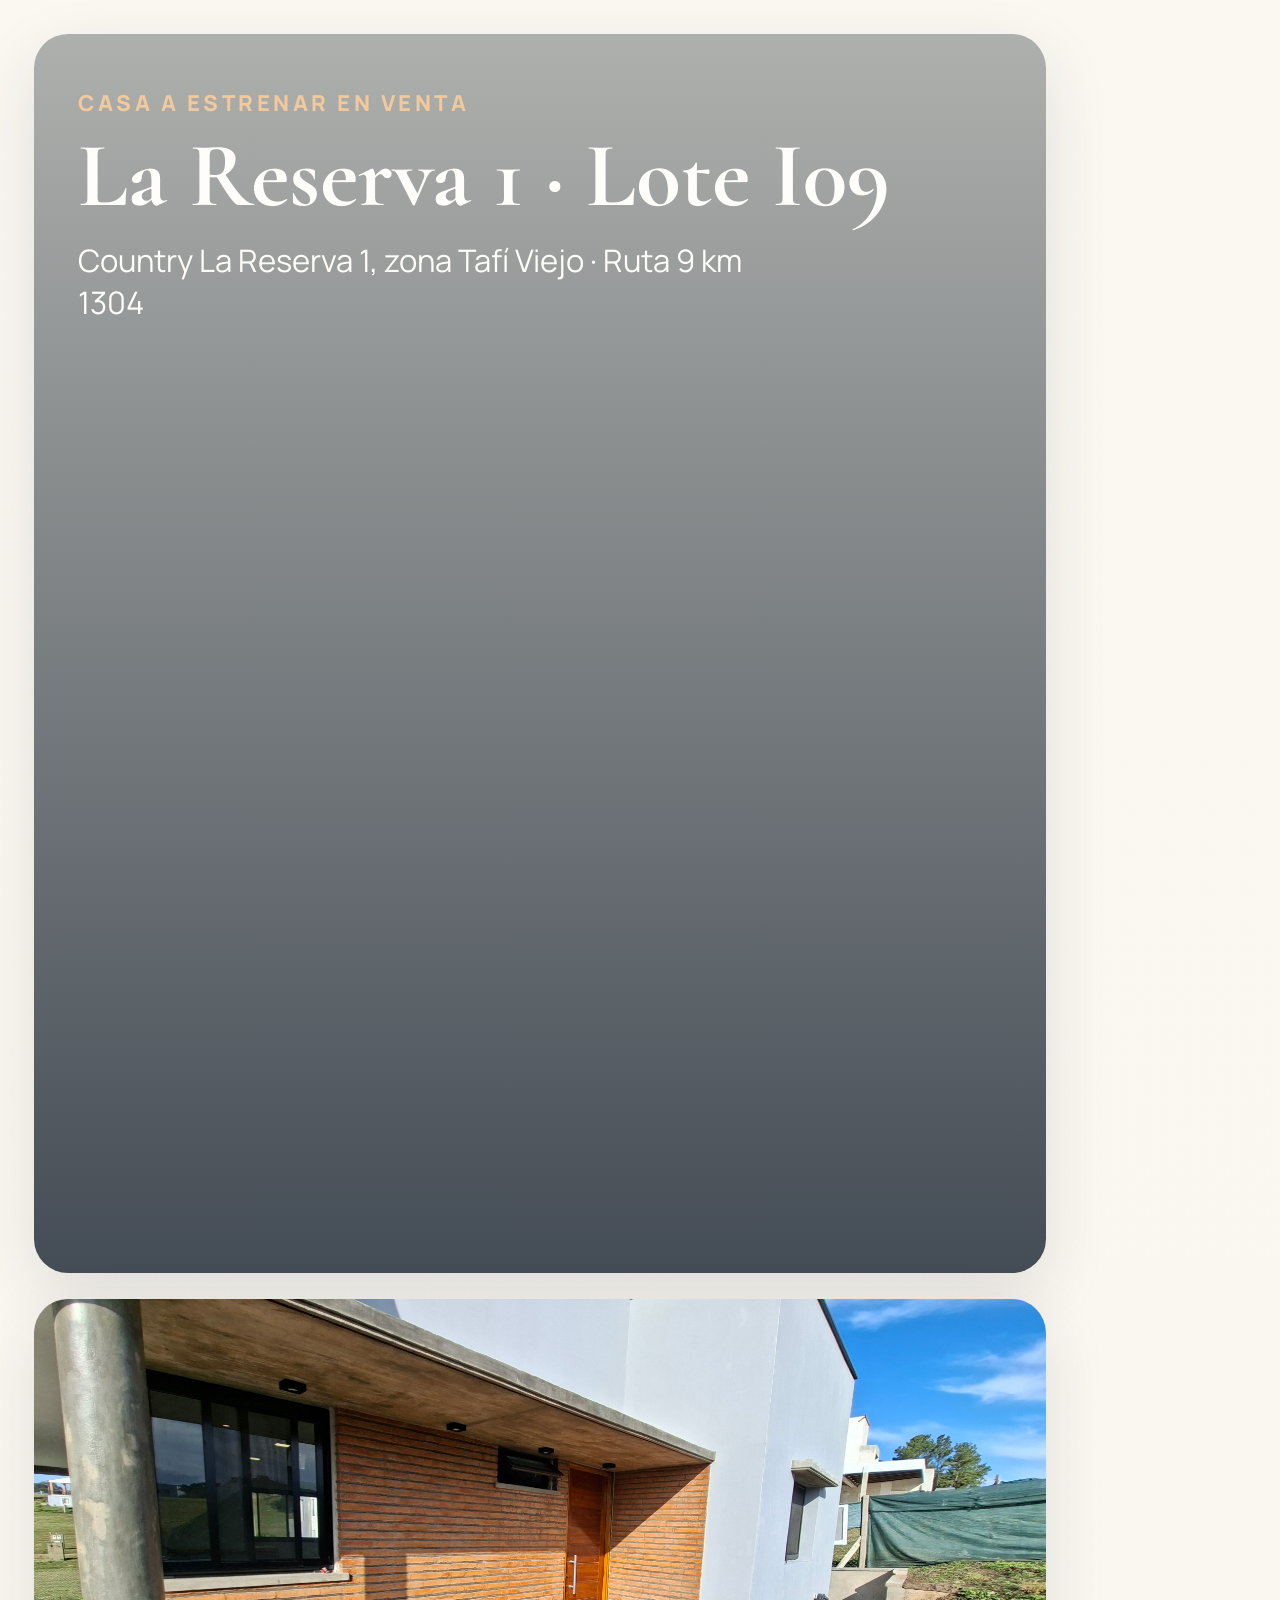
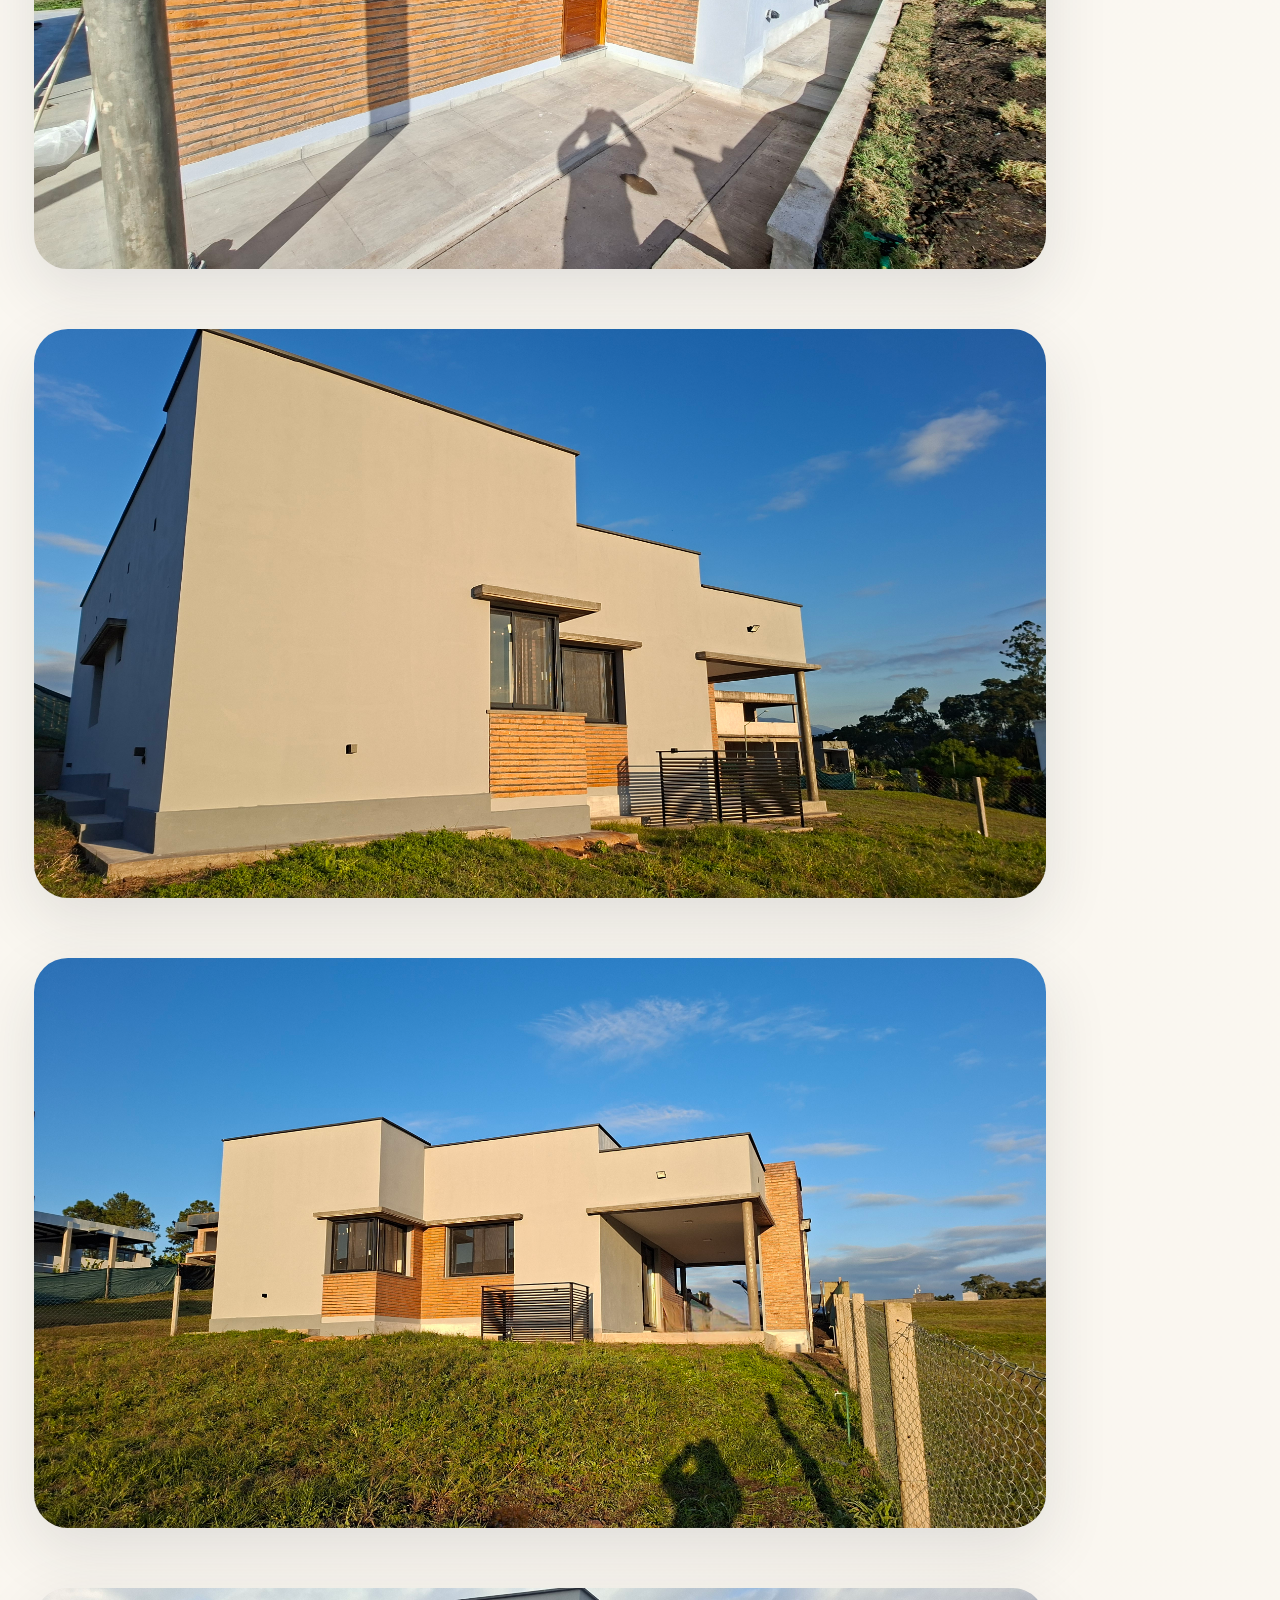
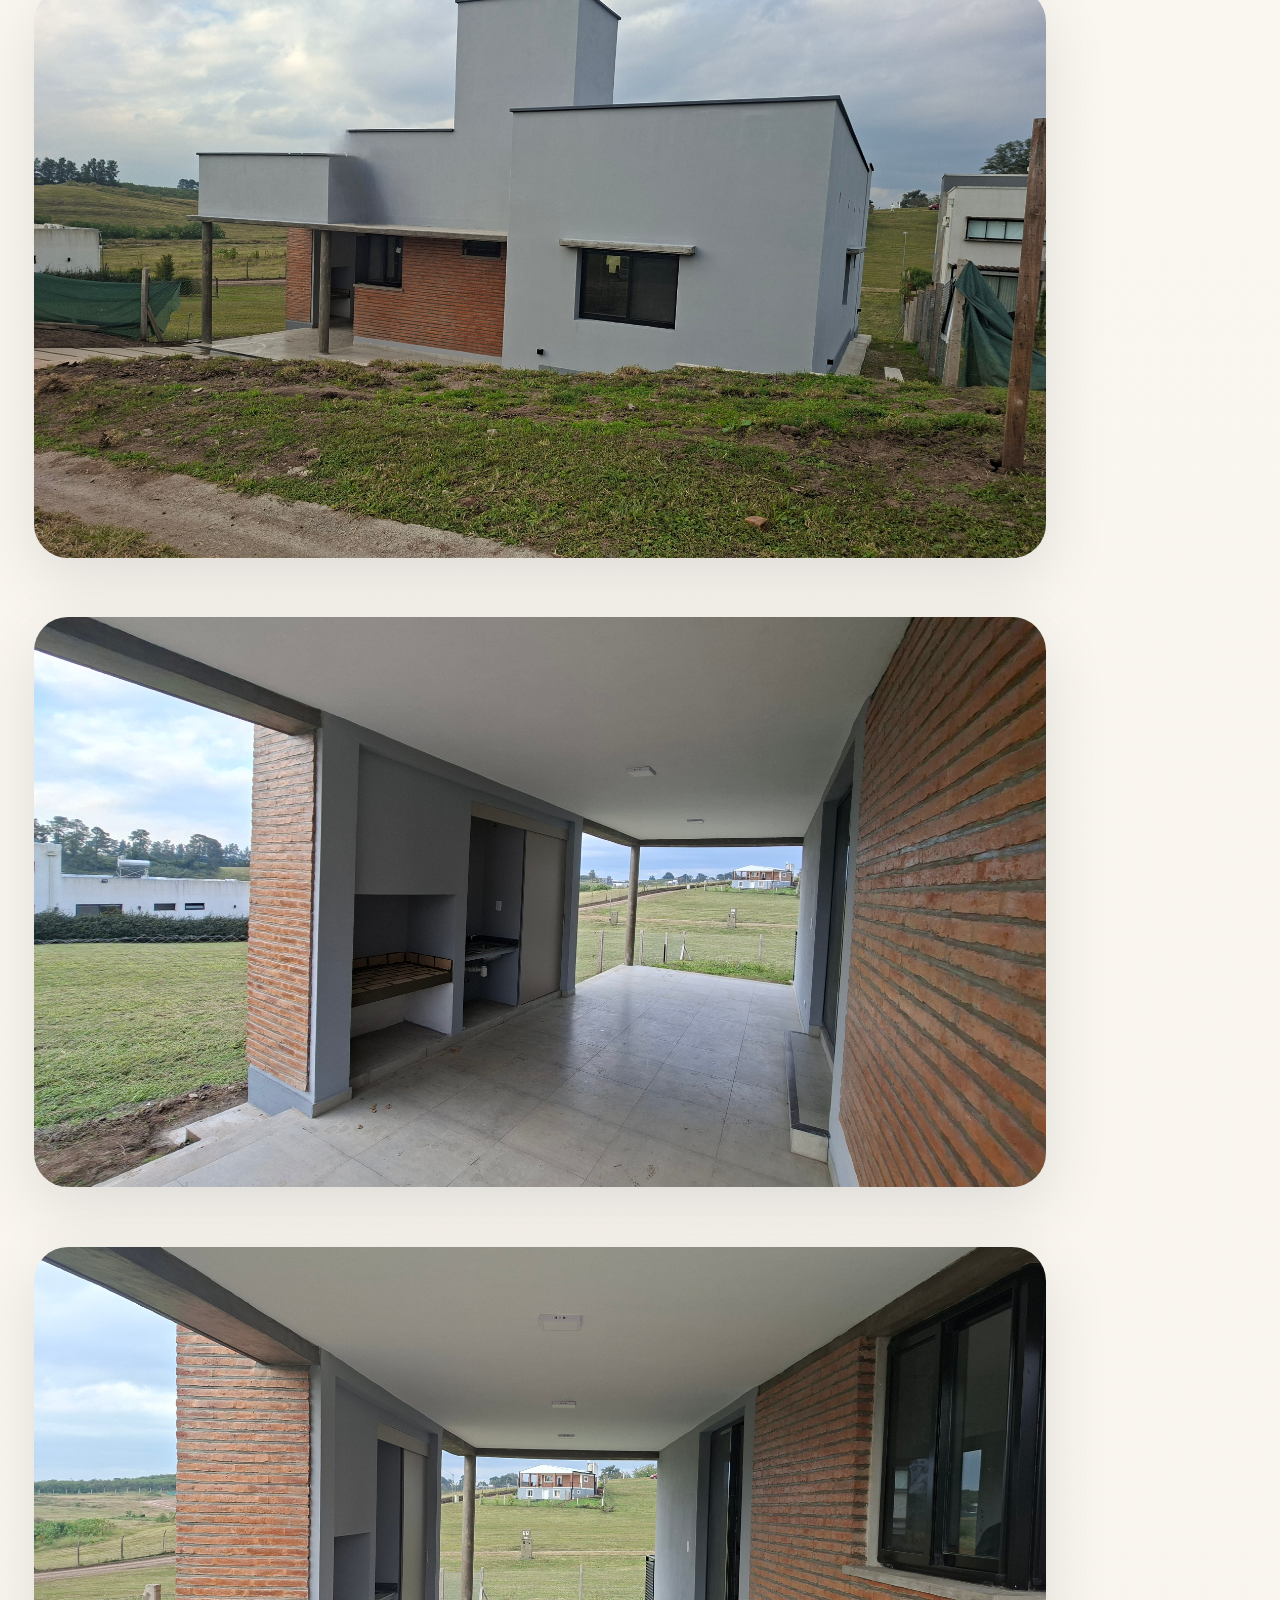
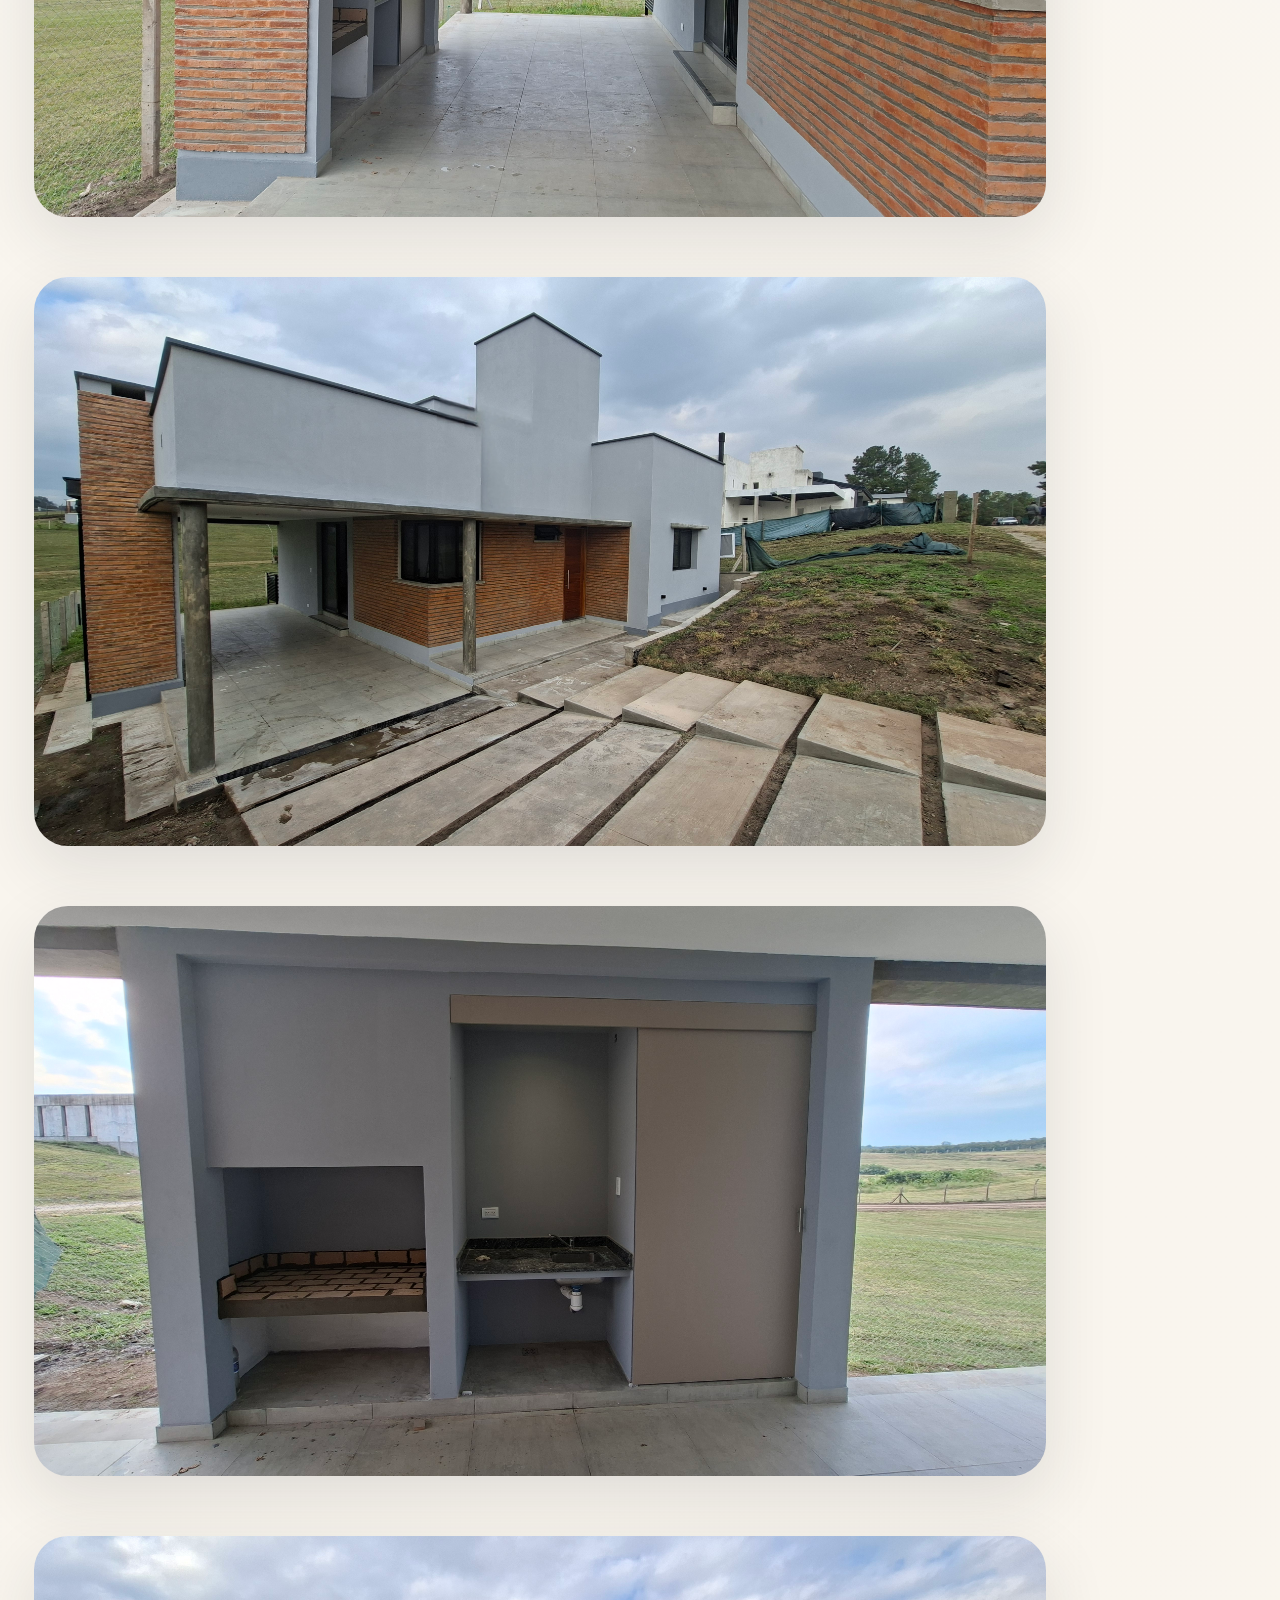
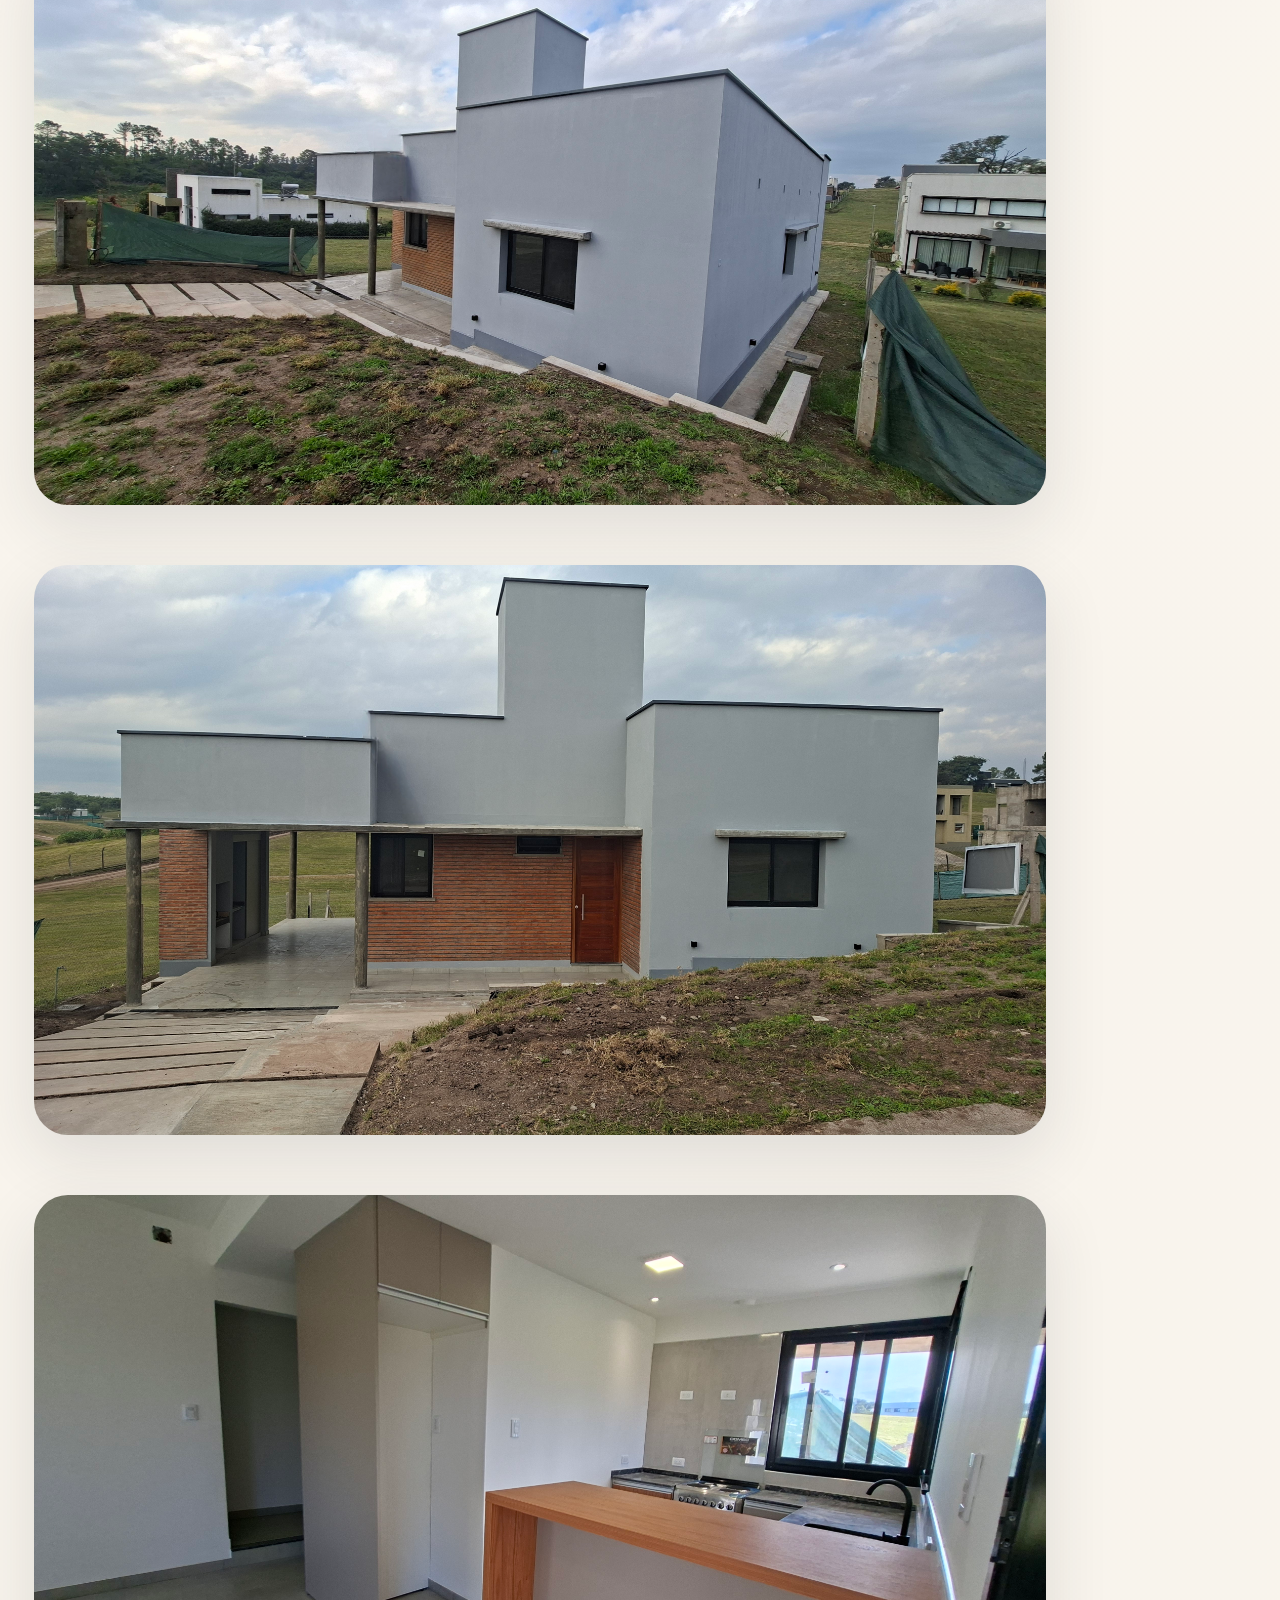
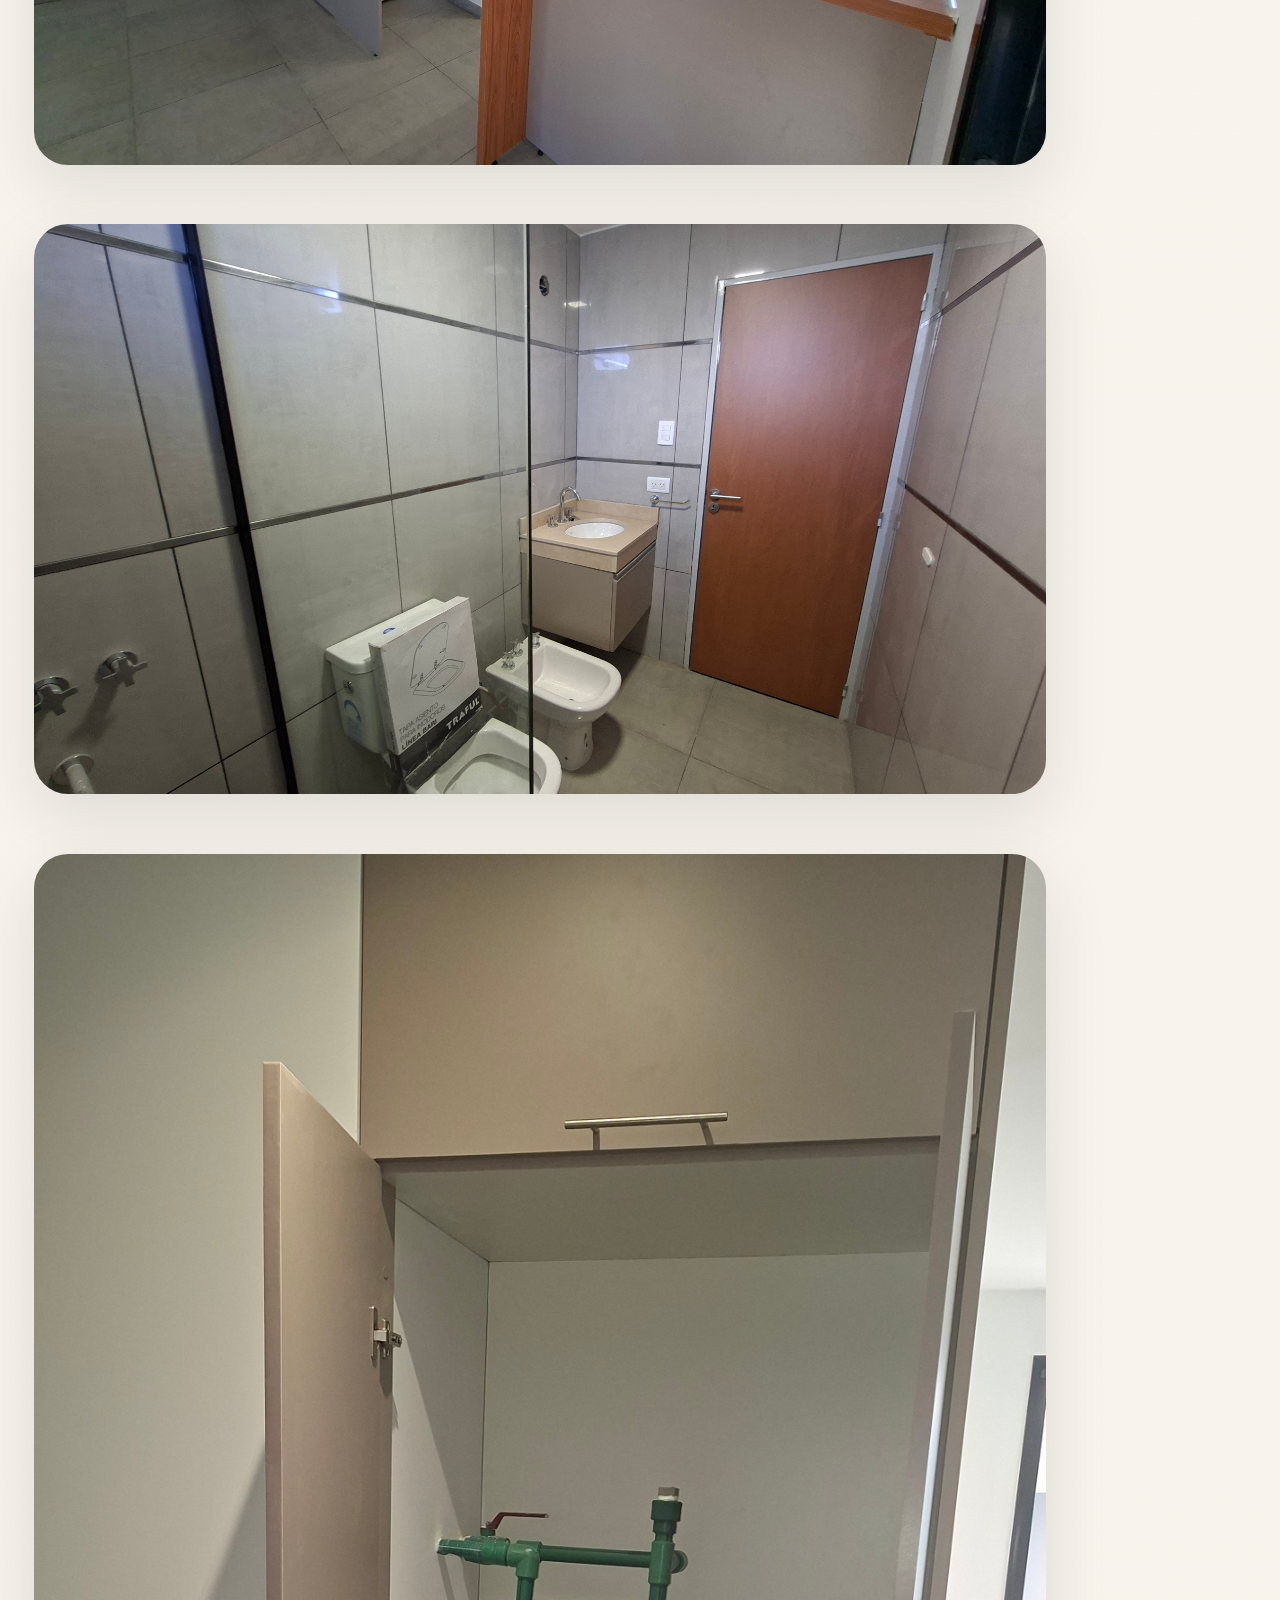
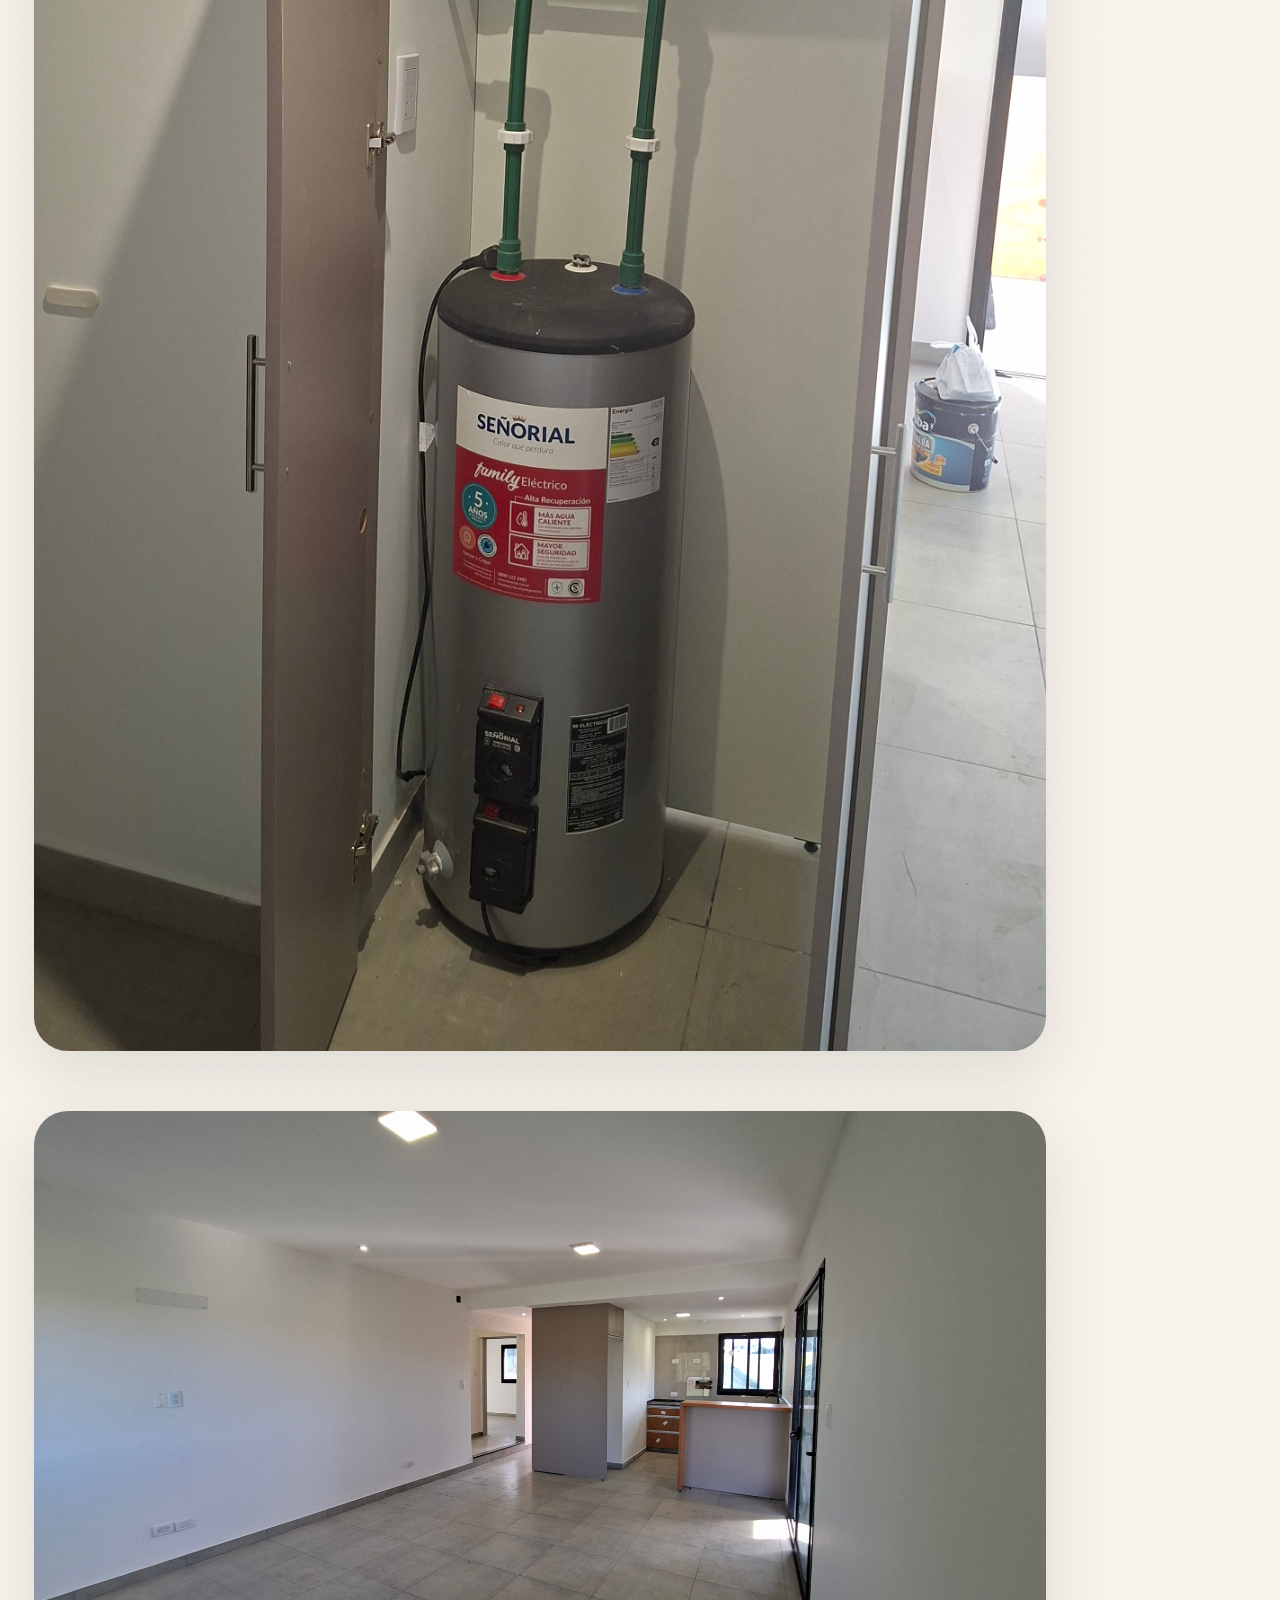
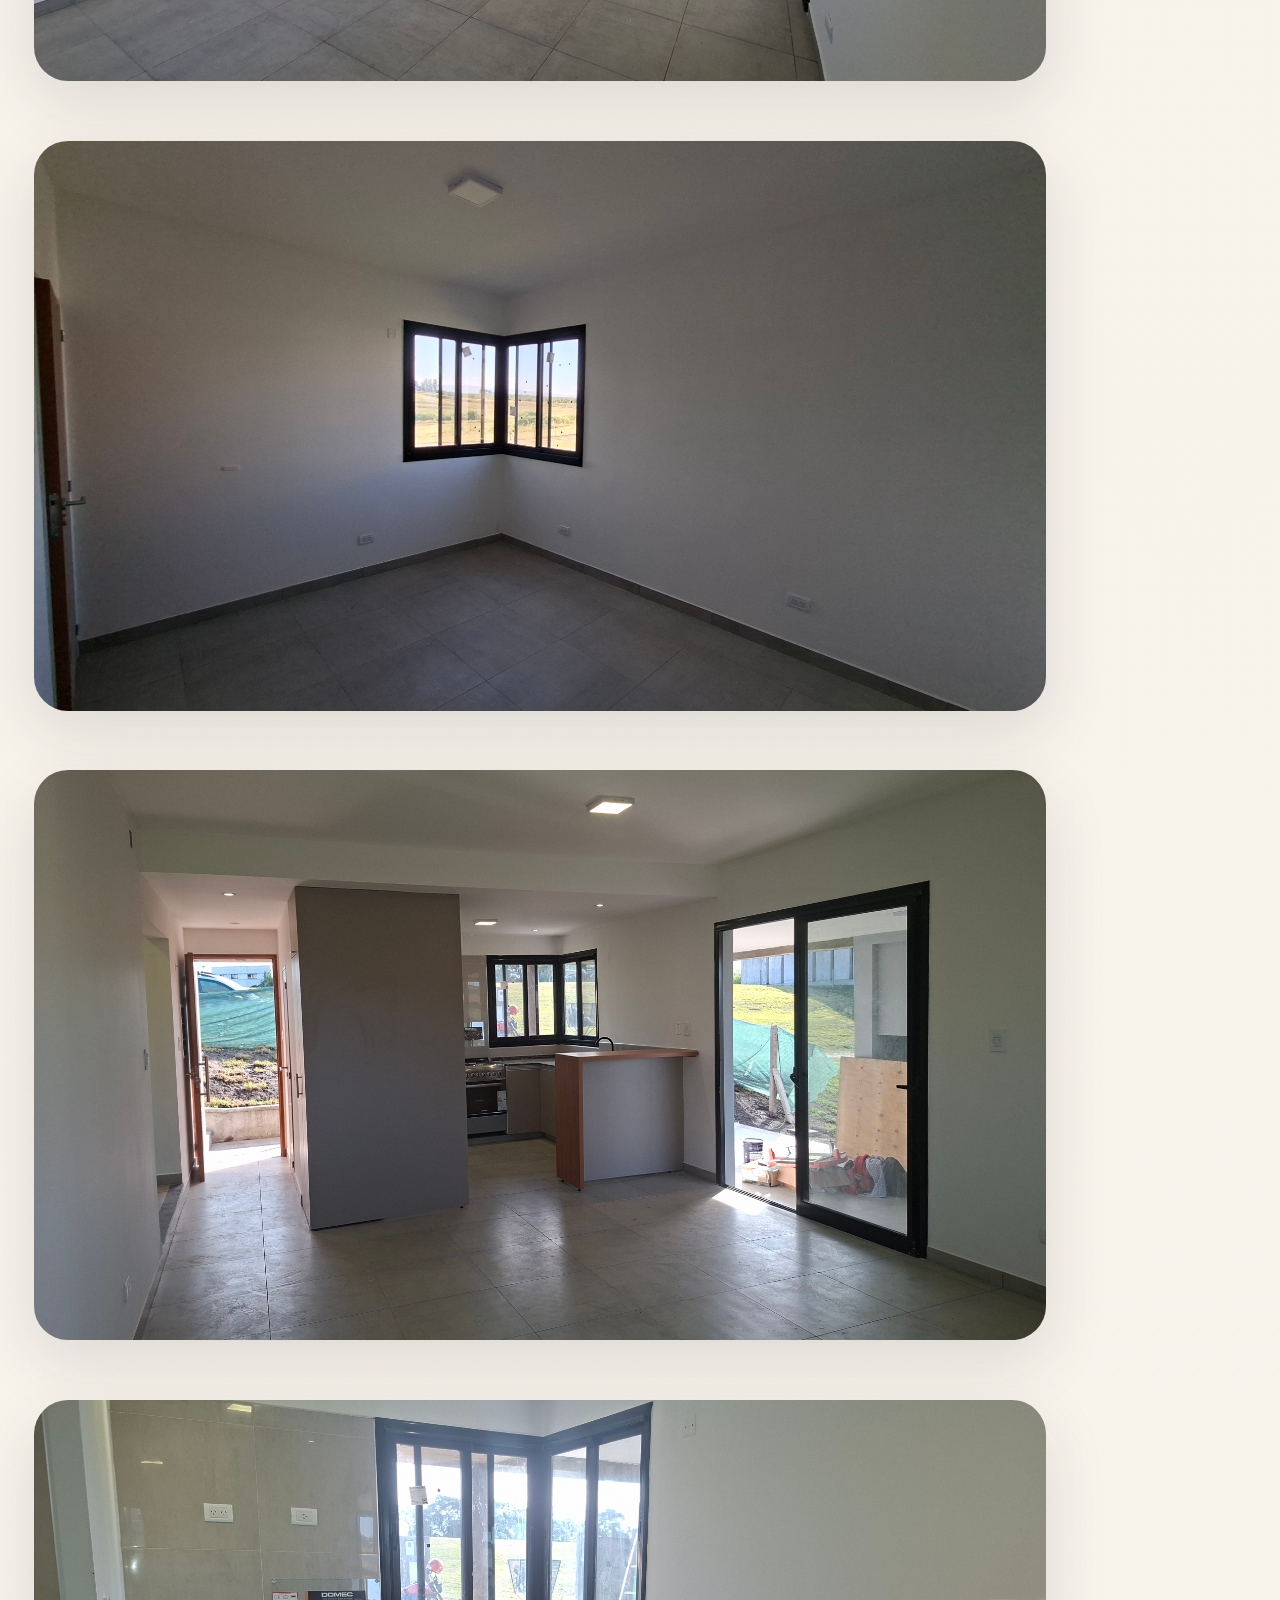
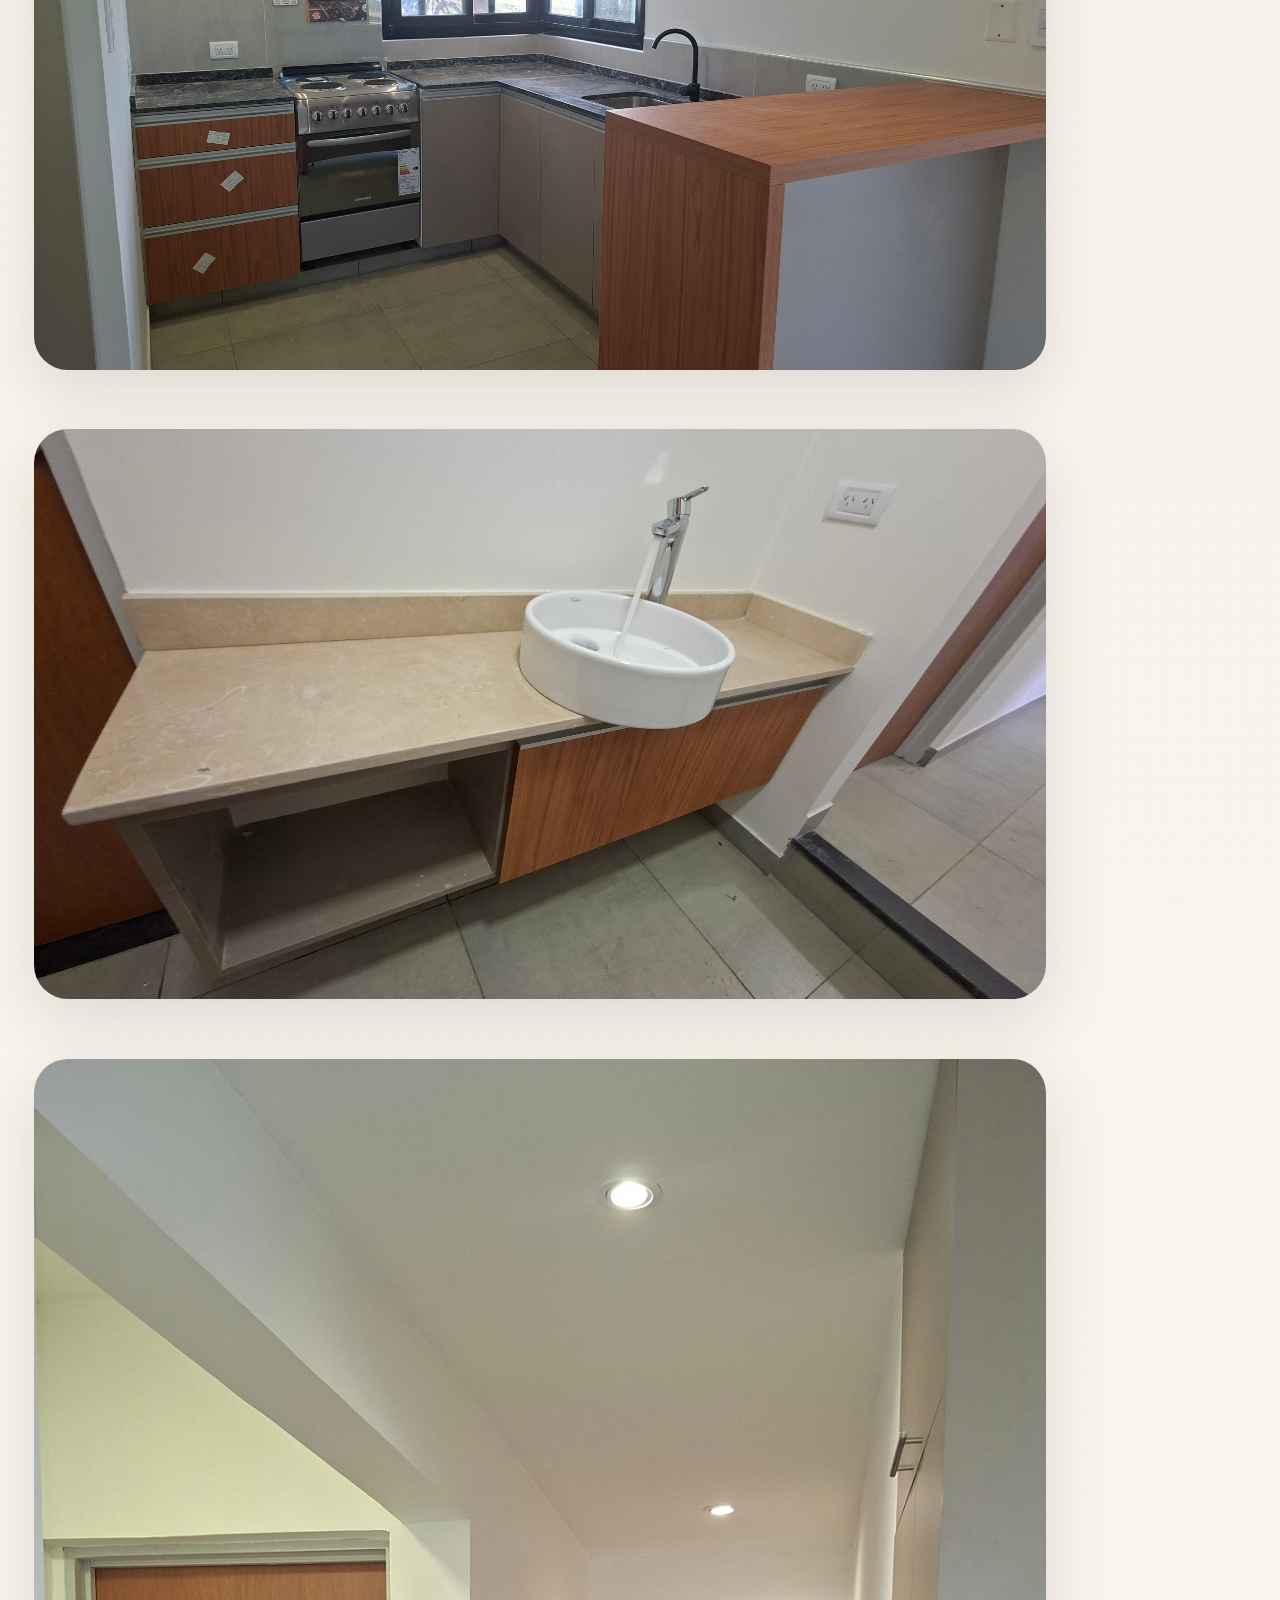
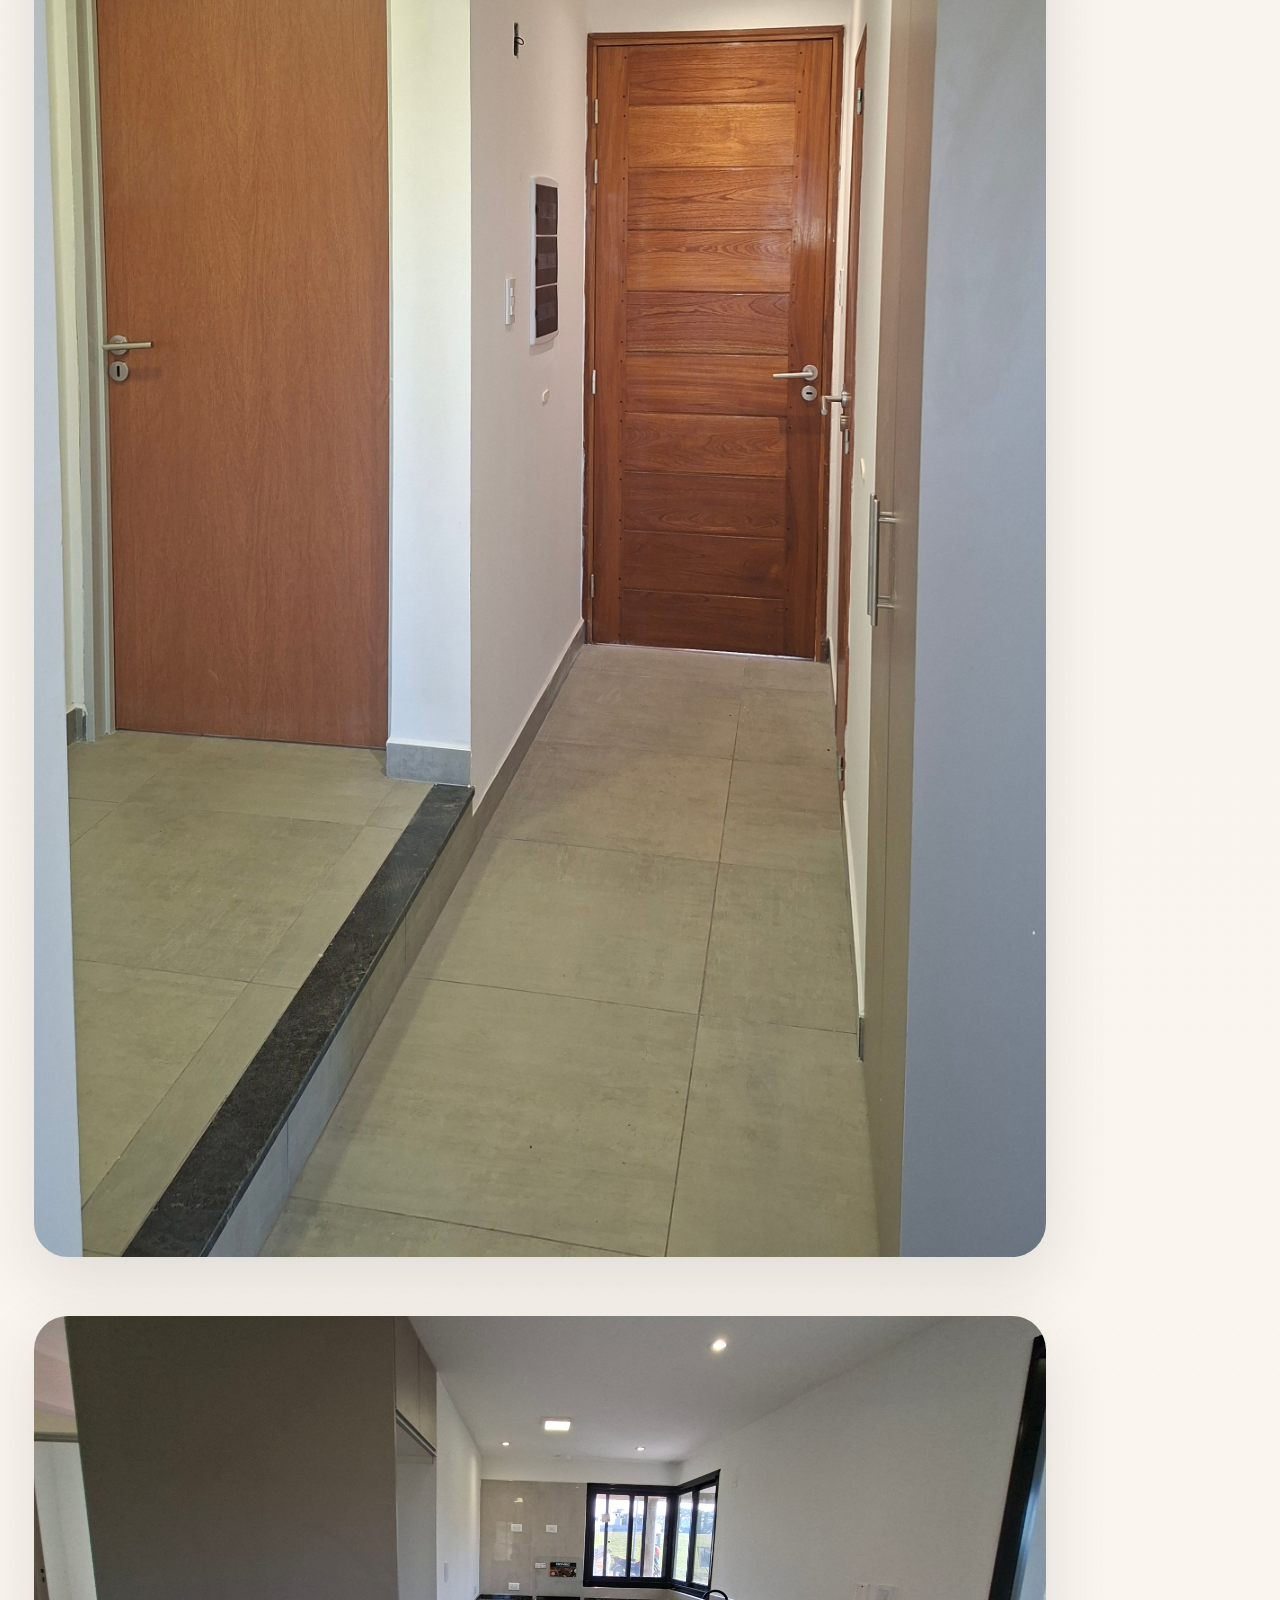
==== flyer-i09-fotos.html @ 1d7bbb2f "casa reserva 1 - seba" ====
<!DOCTYPE html>
<html lang="es">
<head>
  <meta charset="UTF-8">
  <meta name="viewport" content="width=device-width, initial-scale=1.0">
  <title>Flyer Fotos La Reserva I09</title>
  <link rel="preconnect" href="https://fonts.googleapis.com">
  <link rel="preconnect" href="https://fonts.gstatic.com" crossorigin>
  <link href="https://fonts.googleapis.com/css2?family=Manrope:wght@400;500;600;700;800&family=Cormorant+Garamond:wght@600;700&display=swap" rel="stylesheet">
  <link rel="stylesheet" href="flyer-i09-fotos.css">
</head>
<body>
  <main class="flyer">
    <section class="title-panel">
      <p class="eyebrow">Casa a estrenar en venta</p>
      <h1>La Reserva 1 · Lote I09</h1>
      <p>Country La Reserva 1, zona Tafí Viejo · Ruta 9 km 1304</p>
    </section>

    <section class="photo-stack" aria-label="Fotos de la propiedad">
      <img src="flyer-assets/i09-fotos/e7.jpg" alt="Vista exterior de la propiedad">
      <img src="flyer-assets/i09-fotos/ee81.jpg" alt="Galería y sector exterior">
      <img src="flyer-assets/i09-fotos/ee8.jpg" alt="Vista exterior y entorno">
      <img src="flyer-assets/i09-fotos/e29.jpg" alt="Frente y acceso">
      <img src="flyer-assets/i09-fotos/e331.jpg" alt="Vista exterior lateral">
      <img src="flyer-assets/i09-fotos/e33.jpg" alt="Detalle exterior">
      <img src="flyer-assets/i09-fotos/e1 (2).jpg" alt="Vista exterior del lote">
      <img src="flyer-assets/i09-fotos/e332.jpg" alt="Exterior con vistas abiertas">
      <img src="flyer-assets/i09-fotos/e19.jpg" alt="Sector exterior y galería">
      <img src="flyer-assets/i09-fotos/e2.jpg" alt="Vista general exterior">
      <img src="flyer-assets/i09-fotos/i77.jpg" alt="Interior de la vivienda">
      <img src="flyer-assets/i09-fotos/i101.jpg" alt="Ambiente principal interior">
      <img src="flyer-assets/i09-fotos/iz3.jpg" alt="Vista interior de ambiente">
      <img src="flyer-assets/i09-fotos/i9.jpg" alt="Interior luminoso">
      <img src="flyer-assets/i09-fotos/i6.jpg" alt="Cocina y estar comedor">
      <img src="flyer-assets/i09-fotos/i8.jpg" alt="Detalle de cocina">
      <img src="flyer-assets/i09-fotos/i72.jpg" alt="Dormitorio">
      <img src="flyer-assets/i09-fotos/i1.jpg" alt="Ambiente privado">
      <img src="flyer-assets/i09-fotos/i73.jpg" alt="Baño completo">
      <img src="flyer-assets/i09-fotos/i7.jpg" alt="Toilette o baño">
      <img src="flyer-assets/i09-fotos/i61.jpg" alt="Detalle interior">
      <img src="flyer-assets/i09-fotos/i71.jpg" alt="Interior con terminaciones">
      <img src="flyer-assets/i09-fotos/i78.jpg" alt="Vista interior adicional">
      <img src="flyer-assets/i09-fotos/i10.jpg" alt="Lavadero o sector de servicio">
      <img src="flyer-assets/i09-fotos/i74.jpg" alt="Detalle de aberturas y terminaciones">
    </section>

    <section class="info-panel">
      <div class="price">
        <span>Precio de venta</span>
        <strong>USD 160.000</strong>
      </div>

      <div class="facts">
        <article><span>Terreno</span><strong>450 m2</strong></article>
        <article><span>Cubiertos</span><strong>140 m2</strong></article>
        <article><span>Dormitorios</span><strong>3</strong></article>
        <article><span>Baños</span><strong>1 + toilette</strong></article>
        <article><span>Cochera</span><strong>2 vehículos</strong></article>
        <article><span>Estado</span><strong>A estrenar</strong></article>
      </div>

      <div class="details">
        <h2>Lista para vivir y disfrutar</h2>
        <ul>
          <li>Estar comedor, cocina, lavadero y tender.</li>
          <li>Galería semicubierta con asador completo.</li>
          <li>Preinstalación de aire acondicionado y domótica.</li>
          <li>Materiales de primera línea y excelente calidad constructiva.</li>
        </ul>
      </div>

      <div class="contact">
        <p class="eyebrow">Consultas y visitas</p>
        <h2>Cano Sebastián</h2>
        <strong>3814439390</strong>
        <p>Escribí por más información o para coordinar una visita.</p>
      </div>
    </section>
  </main>
</body>
</html>
---- flyer-i09-fotos.css ----
@page {
  size: 1080px 24200px;
  margin: 0;
}

:root {
  --paper: #f7f2ea;
  --ink: #1f2933;
  --muted: #66717d;
  --accent: #8f5f35;
  --accent-dark: #6e4728;
  --surface: rgba(255, 255, 255, 0.92);
  --line: rgba(31, 41, 51, 0.12);
  --shadow: 0 22px 64px rgba(31, 41, 51, 0.12);
}

* {
  box-sizing: border-box;
}

html,
body {
  width: 1080px;
  min-height: 24200px;
  margin: 0;
}

body {
  font-family: "Manrope", sans-serif;
  color: var(--ink);
  background: linear-gradient(180deg, #fbf8f2 0%, var(--paper) 48%, #fffaf4 100%);
}

.flyer {
  display: grid;
  gap: 26px;
  width: 1080px;
  min-height: 24200px;
  padding: 34px;
}

.title-panel,
.info-panel,
.photo-stack img,
.price,
.details,
.contact,
.facts article {
  border-radius: 34px;
  box-shadow: var(--shadow);
}

.title-panel {
  padding: 54px 44px;
  color: #fffdfa;
  background: linear-gradient(180deg, #aeb0ad 0%, #444c55 100%);
}

.eyebrow {
  margin: 0 0 12px;
  color: #f1c99d;
  font-size: 22px;
  font-weight: 800;
  letter-spacing: 0.16em;
  text-transform: uppercase;
}

h1,
h2,
p {
  margin-top: 0;
}

h1,
h2 {
  font-family: "Cormorant Garamond", serif;
  line-height: 1;
}

h1 {
  margin-bottom: 18px;
  font-size: 92px;
}

.title-panel p:last-child {
  max-width: 720px;
  margin-bottom: 0;
  font-size: 31px;
  line-height: 1.35;
}

.photo-stack {
  display: grid;
  gap: 24px;
}

.photo-stack img {
  width: 100%;
  height: auto;
  display: block;
  background: #ece8df;
}

.info-panel {
  display: grid;
  gap: 24px;
  padding: 0;
  box-shadow: none;
}

.price {
  padding: 34px;
  color: #fff;
  background: linear-gradient(135deg, var(--accent), var(--accent-dark));
}

.price span,
.facts span {
  display: block;
  margin-bottom: 8px;
  font-size: 18px;
  font-weight: 800;
  letter-spacing: 0.12em;
  text-transform: uppercase;
}

.price span {
  color: rgba(255, 255, 255, 0.78);
}

.price strong {
  display: block;
  font-size: 64px;
}

.facts {
  display: grid;
  grid-template-columns: repeat(2, 1fr);
  gap: 16px;
}

.facts article,
.details {
  background: var(--surface);
  border: 1px solid var(--line);
}

.facts article {
  padding: 24px;
}

.facts span {
  color: var(--muted);
}

.facts strong {
  font-size: 34px;
}

.details {
  padding: 34px;
}

h2 {
  margin-bottom: 20px;
  font-size: 56px;
}

ul {
  display: grid;
  gap: 14px;
  margin: 0;
  padding-left: 28px;
  font-size: 27px;
  line-height: 1.45;
}

.contact {
  padding: 34px;
  color: #fffdfa;
  background: #1f2933;
}

.contact h2 {
  margin-bottom: 8px;
}

.contact strong {
  display: block;
  margin-bottom: 14px;
  font-size: 54px;
}

.contact p:last-child {
  margin-bottom: 0;
  color: rgba(255, 253, 248, 0.82);
  font-size: 26px;
  line-height: 1.45;
}
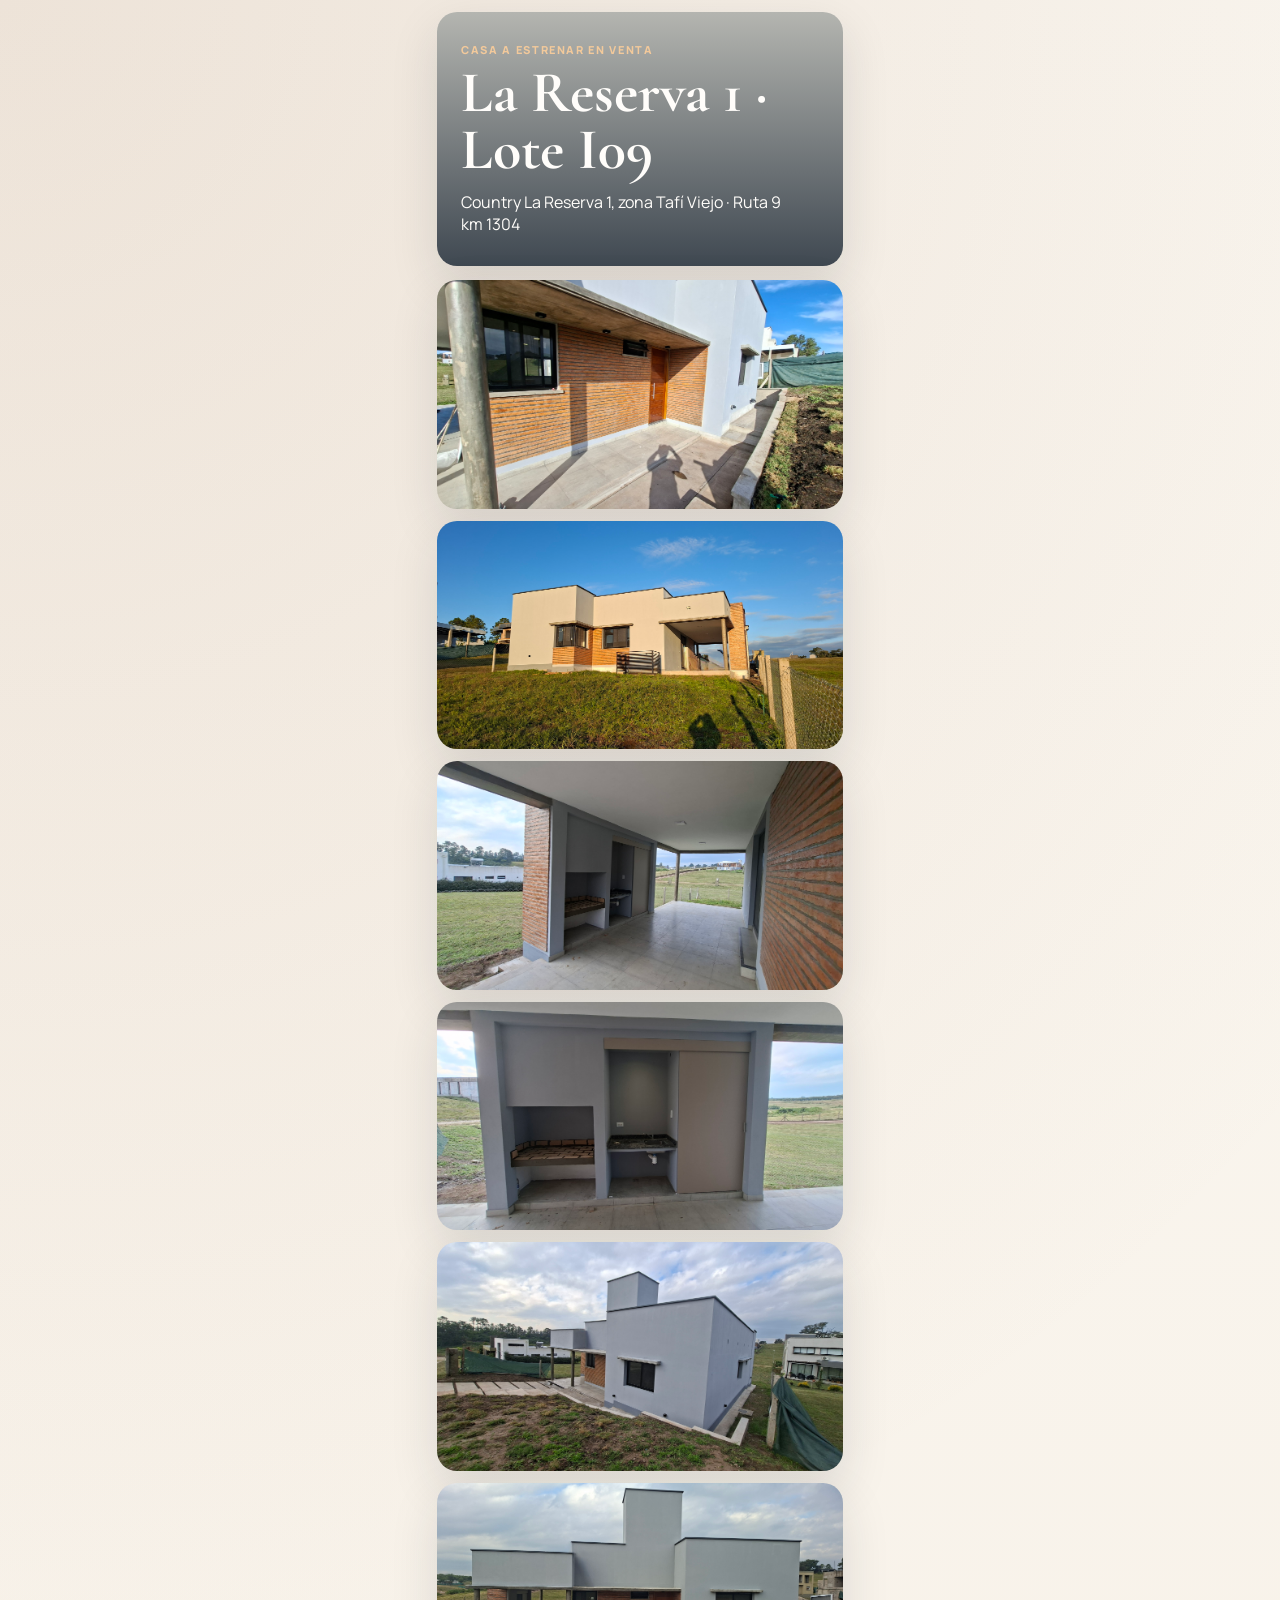
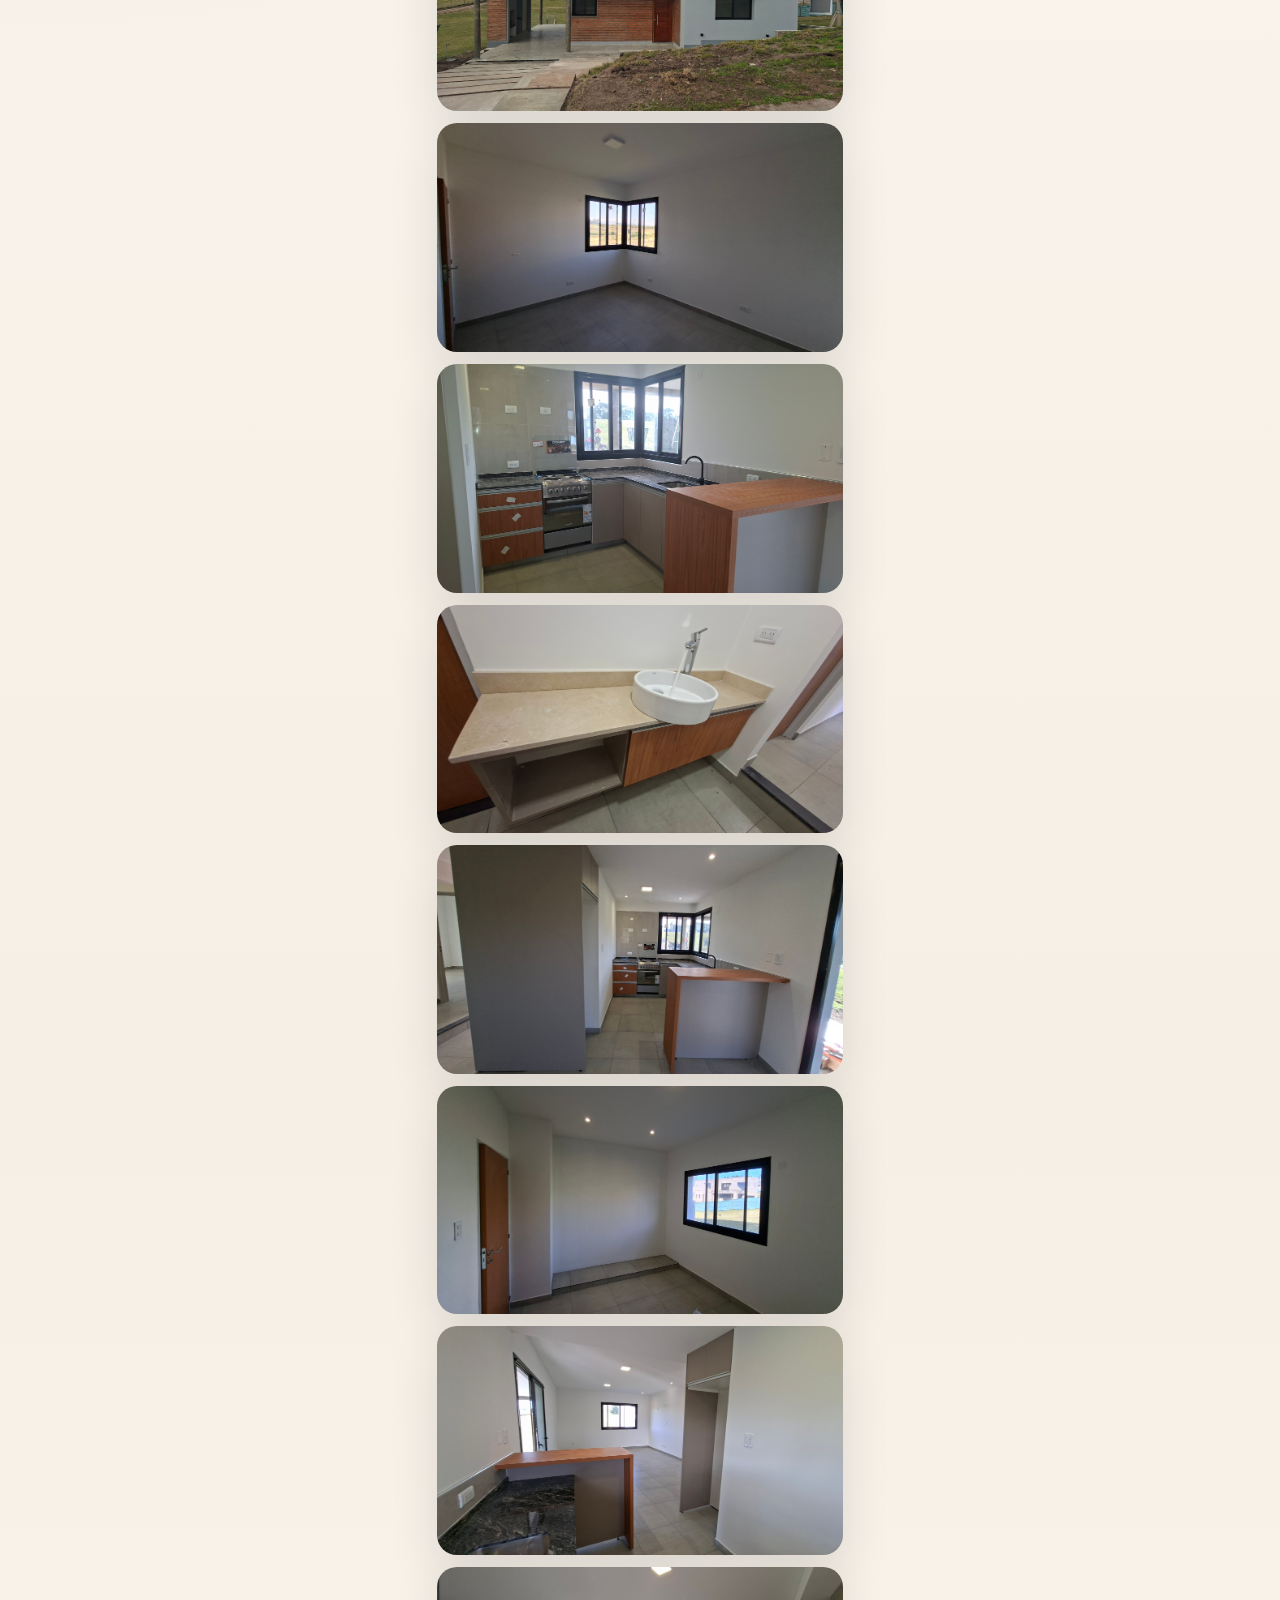
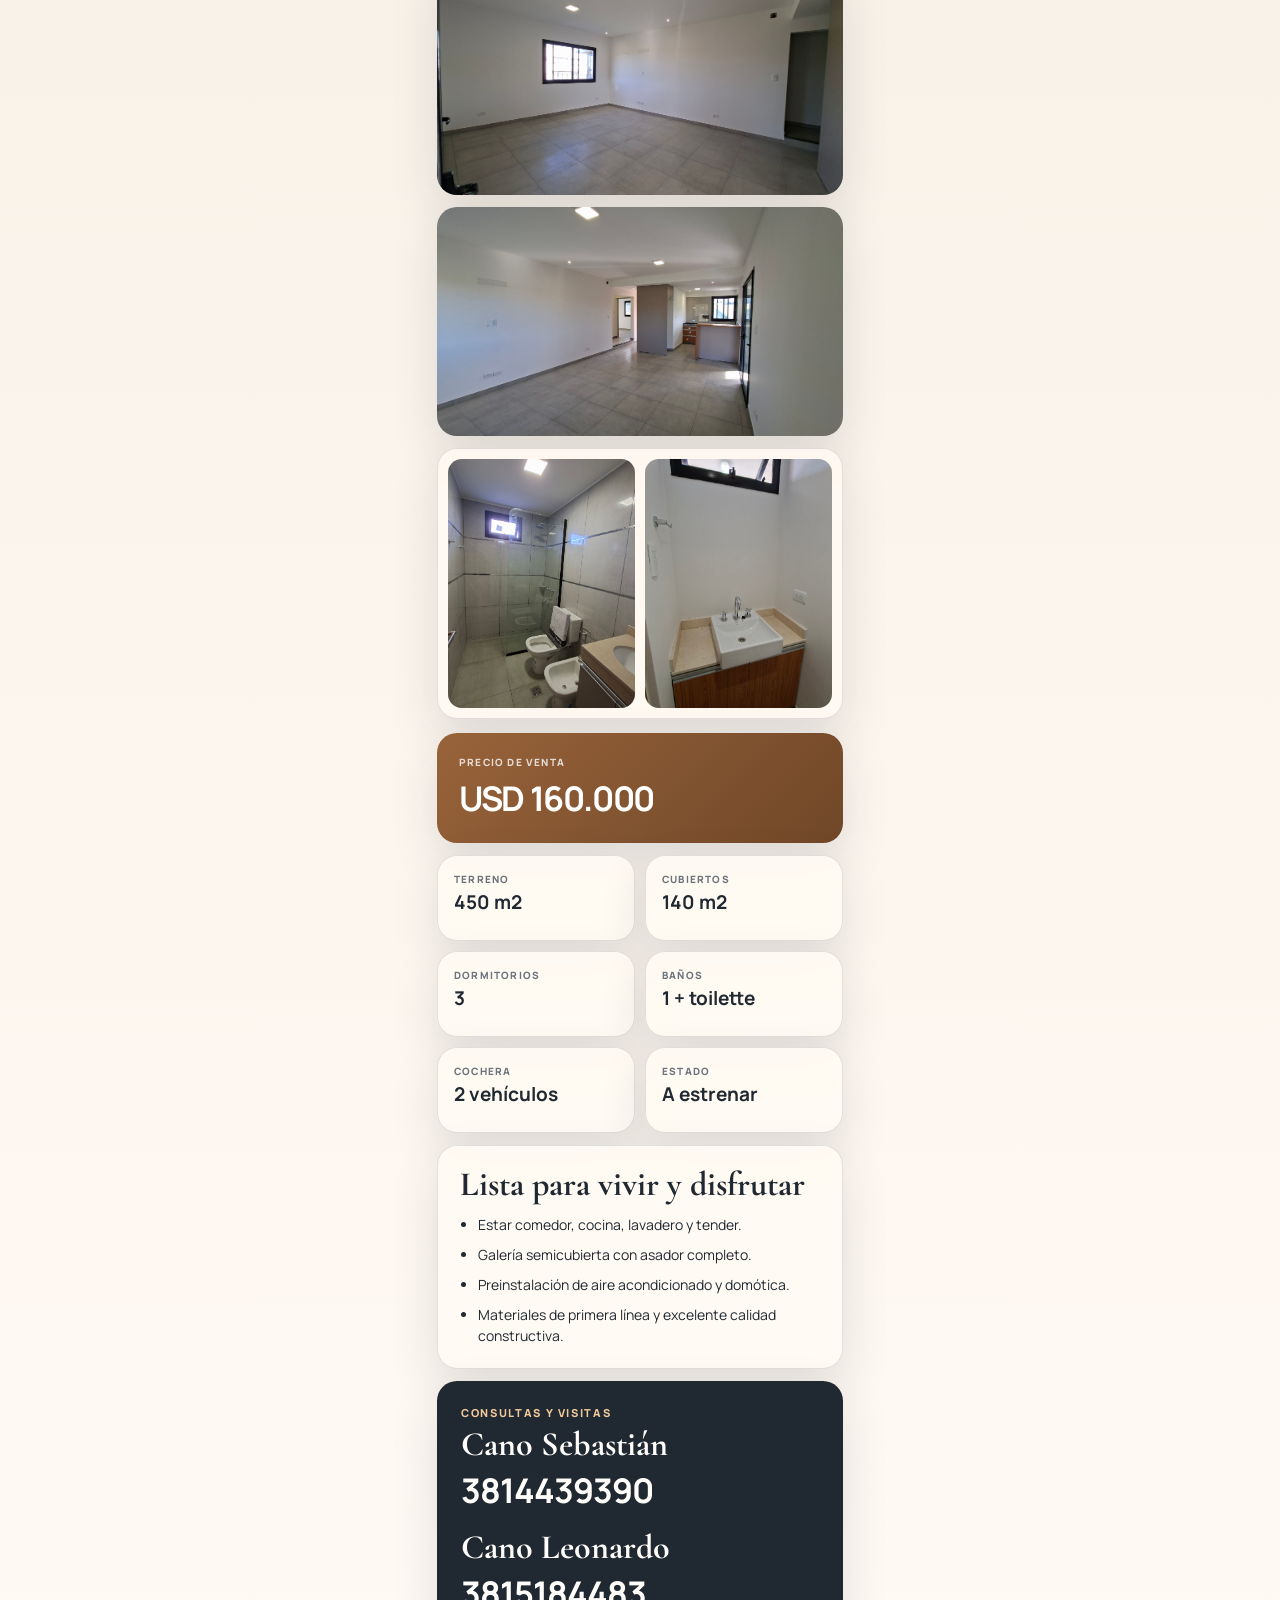
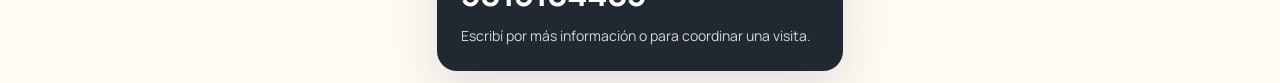
==== commit 72dfe147: "improve flyer and geo localitation" ====
--- a/flyer-i09-fotos.html
+++ b/flyer-i09-fotos.html
@@ -3,7 +3,7 @@
 <head>
   <meta charset="UTF-8">
   <meta name="viewport" content="width=device-width, initial-scale=1.0">
-  <title>Flyer Fotos La Reserva I09</title>
+  <title>Flyer m&oacute;vil La Reserva I09</title>
   <link rel="preconnect" href="https://fonts.googleapis.com">
   <link rel="preconnect" href="https://fonts.gstatic.com" crossorigin>
   <link href="https://fonts.googleapis.com/css2?family=Manrope:wght@400;500;600;700;800&family=Cormorant+Garamond:wght@600;700&display=swap" rel="stylesheet">
@@ -13,36 +13,29 @@
   <main class="flyer">
     <section class="title-panel">
       <p class="eyebrow">Casa a estrenar en venta</p>
-      <h1>La Reserva 1 · Lote I09</h1>
-      <p>Country La Reserva 1, zona Tafí Viejo · Ruta 9 km 1304</p>
+      <h1>La Reserva 1 &middot; Lote I09</h1>
+      <p>Country La Reserva 1, zona Taf&iacute; Viejo &middot; Ruta 9 km 1304</p>
     </section>
 
     <section class="photo-stack" aria-label="Fotos de la propiedad">
       <img src="flyer-assets/i09-fotos/e7.jpg" alt="Vista exterior de la propiedad">
-      <img src="flyer-assets/i09-fotos/ee81.jpg" alt="Galería y sector exterior">
       <img src="flyer-assets/i09-fotos/ee8.jpg" alt="Vista exterior y entorno">
-      <img src="flyer-assets/i09-fotos/e29.jpg" alt="Frente y acceso">
       <img src="flyer-assets/i09-fotos/e331.jpg" alt="Vista exterior lateral">
-      <img src="flyer-assets/i09-fotos/e33.jpg" alt="Detalle exterior">
-      <img src="flyer-assets/i09-fotos/e1 (2).jpg" alt="Vista exterior del lote">
       <img src="flyer-assets/i09-fotos/e332.jpg" alt="Exterior con vistas abiertas">
-      <img src="flyer-assets/i09-fotos/e19.jpg" alt="Sector exterior y galería">
+      <img src="flyer-assets/i09-fotos/e19.jpg" alt="Sector exterior y galer&iacute;a">
       <img src="flyer-assets/i09-fotos/e2.jpg" alt="Vista general exterior">
-      <img src="flyer-assets/i09-fotos/i77.jpg" alt="Interior de la vivienda">
-      <img src="flyer-assets/i09-fotos/i101.jpg" alt="Ambiente principal interior">
-      <img src="flyer-assets/i09-fotos/iz3.jpg" alt="Vista interior de ambiente">
-      <img src="flyer-assets/i09-fotos/i9.jpg" alt="Interior luminoso">
       <img src="flyer-assets/i09-fotos/i6.jpg" alt="Cocina y estar comedor">
-      <img src="flyer-assets/i09-fotos/i8.jpg" alt="Detalle de cocina">
       <img src="flyer-assets/i09-fotos/i72.jpg" alt="Dormitorio">
       <img src="flyer-assets/i09-fotos/i1.jpg" alt="Ambiente privado">
-      <img src="flyer-assets/i09-fotos/i73.jpg" alt="Baño completo">
-      <img src="flyer-assets/i09-fotos/i7.jpg" alt="Toilette o baño">
+      <img src="flyer-assets/i09-fotos/i7.jpg" alt="Toilette o ba&ntilde;o">
       <img src="flyer-assets/i09-fotos/i61.jpg" alt="Detalle interior">
       <img src="flyer-assets/i09-fotos/i71.jpg" alt="Interior con terminaciones">
       <img src="flyer-assets/i09-fotos/i78.jpg" alt="Vista interior adicional">
-      <img src="flyer-assets/i09-fotos/i10.jpg" alt="Lavadero o sector de servicio">
-      <img src="flyer-assets/i09-fotos/i74.jpg" alt="Detalle de aberturas y terminaciones">
+      <img src="flyer-assets/i09-fotos/i9.jpg" alt="Interior luminoso">
+      <div class="photo-pair">
+        <img src="flyer-assets/i09-fotos/junta1.jpg" alt="Foto vertical de la propiedad">
+        <img src="flyer-assets/i09-fotos/junta2.jpg" alt="Foto vertical de la propiedad">
+      </div>
     </section>
 
     <section class="info-panel">
@@ -55,8 +48,8 @@
         <article><span>Terreno</span><strong>450 m2</strong></article>
         <article><span>Cubiertos</span><strong>140 m2</strong></article>
         <article><span>Dormitorios</span><strong>3</strong></article>
-        <article><span>Baños</span><strong>1 + toilette</strong></article>
-        <article><span>Cochera</span><strong>2 vehículos</strong></article>
+        <article><span>Ba&ntilde;os</span><strong>1 + toilette</strong></article>
+        <article><span>Cochera</span><strong>2 veh&iacute;culos</strong></article>
         <article><span>Estado</span><strong>A estrenar</strong></article>
       </div>
 
@@ -64,17 +57,19 @@
         <h2>Lista para vivir y disfrutar</h2>
         <ul>
           <li>Estar comedor, cocina, lavadero y tender.</li>
-          <li>Galería semicubierta con asador completo.</li>
-          <li>Preinstalación de aire acondicionado y domótica.</li>
-          <li>Materiales de primera línea y excelente calidad constructiva.</li>
+          <li>Galer&iacute;a semicubierta con asador completo.</li>
+          <li>Preinstalaci&oacute;n de aire acondicionado y dom&oacute;tica.</li>
+          <li>Materiales de primera l&iacute;nea y excelente calidad constructiva.</li>
         </ul>
       </div>
 
       <div class="contact">
         <p class="eyebrow">Consultas y visitas</p>
-        <h2>Cano Sebastián</h2>
+        <h2>Cano Sebasti&aacute;n</h2>
         <strong>3814439390</strong>
-        <p>Escribí por más información o para coordinar una visita.</p>
+        <h2>Cano Leonardo</h2>
+        <strong>3815184483</strong>
+        <p>Escrib&iacute; por m&aacute;s informaci&oacute;n o para coordinar una visita.</p>
       </div>
     </section>
   </main>
--- a/flyer-i09-fotos.css
+++ b/flyer-i09-fotos.css
@@ -1,67 +1,64 @@
-@page {
-  size: 1080px 24200px;
-  margin: 0;
-}
-
 :root {
-  --paper: #f7f2ea;
-  --ink: #1f2933;
-  --muted: #66717d;
-  --accent: #8f5f35;
-  --accent-dark: #6e4728;
-  --surface: rgba(255, 255, 255, 0.92);
-  --line: rgba(31, 41, 51, 0.12);
-  --shadow: 0 22px 64px rgba(31, 41, 51, 0.12);
+  --paper: #f6efe5;
+  --ink: #202932;
+  --muted: #6b747d;
+  --accent: #98633a;
+  --accent-dark: #6f4728;
+  --surface: #fffaf3;
+  --line: rgba(32, 41, 50, 0.13);
+  --shadow: 0 18px 48px rgba(32, 41, 50, 0.13);
+  --flyer-width: 430px;
 }
 
 * {
   box-sizing: border-box;
 }
 
-html,
+html {
+  background: #d9d5cd;
+}
+
 body {
-  width: 1080px;
-  min-height: 24200px;
   margin: 0;
-}
-
-body {
   font-family: "Manrope", sans-serif;
   color: var(--ink);
-  background: linear-gradient(180deg, #fbf8f2 0%, var(--paper) 48%, #fffaf4 100%);
+  background:
+    radial-gradient(circle at top left, rgba(152, 99, 58, 0.14), transparent 34%),
+    linear-gradient(180deg, #fbf8f2 0%, var(--paper) 55%, #fffaf4 100%);
 }
 
 .flyer {
   display: grid;
-  gap: 26px;
-  width: 1080px;
-  min-height: 24200px;
-  padding: 34px;
+  gap: 14px;
+  width: min(100%, var(--flyer-width));
+  margin: 0 auto;
+  padding: 12px;
 }
 
 .title-panel,
 .info-panel,
-.photo-stack img,
+.photo-stack > img,
+.photo-pair,
 .price,
 .details,
 .contact,
 .facts article {
-  border-radius: 34px;
+  border-radius: 20px;
   box-shadow: var(--shadow);
 }
 
 .title-panel {
-  padding: 54px 44px;
+  padding: 30px 24px;
   color: #fffdfa;
-  background: linear-gradient(180deg, #aeb0ad 0%, #444c55 100%);
+  background: linear-gradient(180deg, #b4b5b0 0%, #3f4851 100%);
 }
 
 .eyebrow {
-  margin: 0 0 12px;
-  color: #f1c99d;
-  font-size: 22px;
+  margin: 0 0 8px;
+  color: #f2c99b;
+  font-size: 11px;
   font-weight: 800;
-  letter-spacing: 0.16em;
+  letter-spacing: 0.15em;
   text-transform: uppercase;
 }
 
@@ -74,42 +71,61 @@
 h1,
 h2 {
   font-family: "Cormorant Garamond", serif;
-  line-height: 1;
+  line-height: 0.98;
 }
 
 h1 {
-  margin-bottom: 18px;
-  font-size: 92px;
+  margin-bottom: 12px;
+  font-size: clamp(44px, 13vw, 58px);
 }
 
 .title-panel p:last-child {
-  max-width: 720px;
+  max-width: 320px;
   margin-bottom: 0;
-  font-size: 31px;
-  line-height: 1.35;
+  font-size: 16px;
+  line-height: 1.42;
 }
 
 .photo-stack {
   display: grid;
-  gap: 24px;
+  gap: 12px;
 }
 
 .photo-stack img {
+  display: block;
   width: 100%;
   height: auto;
-  display: block;
-  background: #ece8df;
+  background: #e8e1d6;
+  object-fit: cover;
+}
+
+.photo-stack > img {
+  overflow: hidden;
+}
+
+.photo-pair {
+  display: grid;
+  grid-template-columns: repeat(2, minmax(0, 1fr));
+  gap: 10px;
+  padding: 10px;
+  background: rgba(255, 250, 243, 0.86);
+  border: 1px solid var(--line);
+}
+
+.photo-pair img {
+  height: 100%;
+  aspect-ratio: 3 / 4;
+  border-radius: 14px;
 }
 
 .info-panel {
   display: grid;
-  gap: 24px;
-  padding: 0;
+  gap: 12px;
   box-shadow: none;
 }
 
 .price {
-  padding: 34px;
+  padding: 22px;
   color: #fff;
   background: linear-gradient(135deg, var(--accent), var(--accent-dark));
 }
@@ -117,8 +133,8 @@
 .price span,
 .facts span {
   display: block;
-  margin-bottom: 8px;
-  font-size: 18px;
+  margin-bottom: 6px;
+  font-size: 10px;
   font-weight: 800;
   letter-spacing: 0.12em;
   text-transform: uppercase;
@@ -130,23 +146,25 @@
 
 .price strong {
   display: block;
-  font-size: 64px;
+  font-size: 34px;
+  letter-spacing: -0.04em;
 }
 
 .facts {
   display: grid;
   grid-template-columns: repeat(2, 1fr);
-  gap: 16px;
+  gap: 10px;
 }
 
 .facts article,
 .details {
-  background: var(--surface);
+  background: rgba(255, 250, 243, 0.94);
   border: 1px solid var(--line);
 }
 
 .facts article {
-  padding: 24px;
+  min-height: 86px;
+  padding: 16px;
 }
 
 .facts span {
@@ -154,46 +172,81 @@
 }
 
 .facts strong {
+  font-size: 19px;
+  line-height: 1.08;
+}
+
+.details {
+  padding: 22px;
+}
+
+h2 {
+  margin-bottom: 12px;
   font-size: 34px;
 }
 
-.details {
-  padding: 34px;
-}
-
-h2 {
-  margin-bottom: 20px;
-  font-size: 56px;
-}
-
 ul {
   display: grid;
-  gap: 14px;
+  gap: 9px;
   margin: 0;
-  padding-left: 28px;
-  font-size: 27px;
-  line-height: 1.45;
+  padding-left: 18px;
+  font-size: 14px;
+  line-height: 1.5;
 }
 
 .contact {
-  padding: 34px;
+  padding: 24px;
   color: #fffdfa;
-  background: #1f2933;
+  background: #202932;
 }
 
 .contact h2 {
-  margin-bottom: 8px;
+  margin-bottom: 6px;
+}
+
+.contact h2:not(:first-of-type) {
+  margin-top: 18px;
 }
 
 .contact strong {
   display: block;
-  margin-bottom: 14px;
-  font-size: 54px;
+  margin-bottom: 10px;
+  font-size: 34px;
+  letter-spacing: -0.03em;
 }
 
 .contact p:last-child {
   margin-bottom: 0;
   color: rgba(255, 253, 248, 0.82);
-  font-size: 26px;
+  font-size: 14px;
   line-height: 1.45;
 }
+
+@media (max-width: 440px) {
+  .flyer {
+    padding: 10px;
+  }
+
+  .facts {
+    gap: 8px;
+  }
+}
+
+@media print {
+  @page {
+    size: 430px 7600px;
+    margin: 0;
+  }
+
+  html,
+  body {
+    width: 430px;
+    margin: 0;
+    background: #f6efe5;
+  }
+
+  .flyer {
+    width: 430px;
+    margin: 0;
+  }
+}
